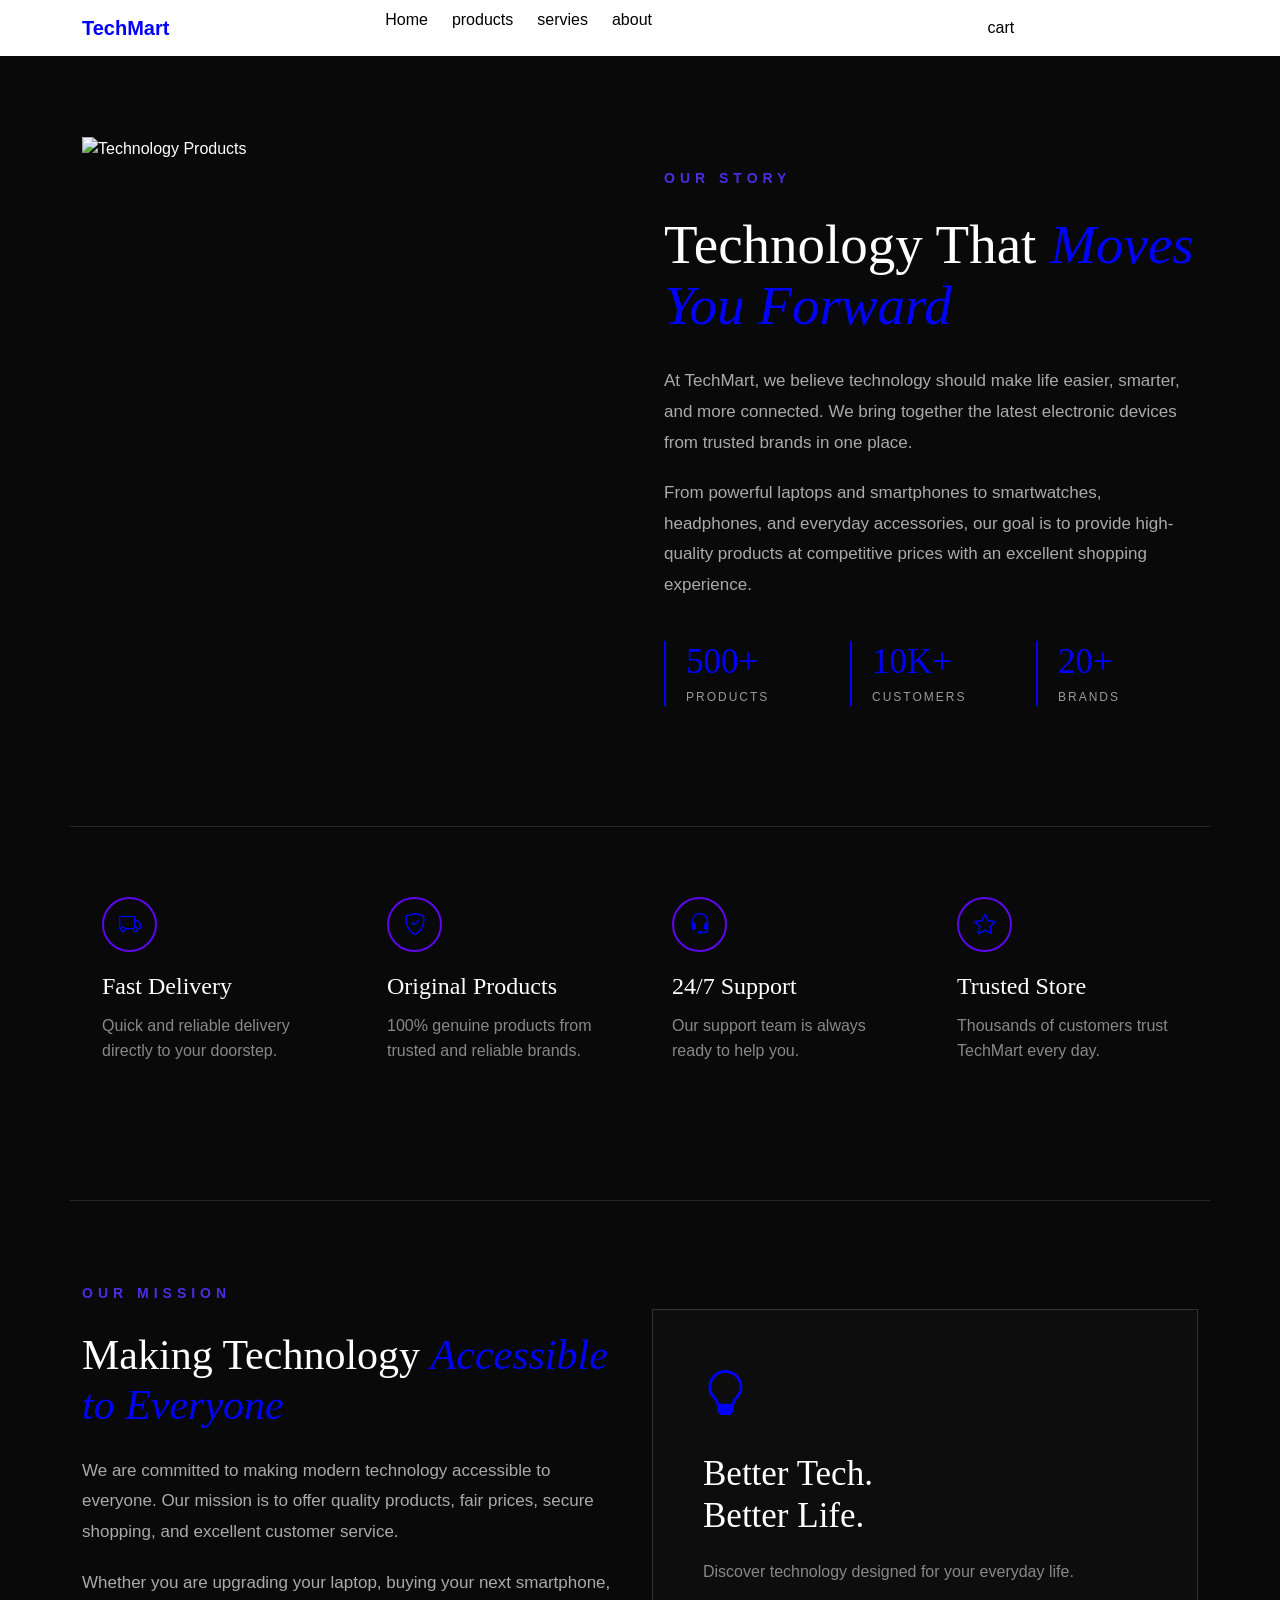
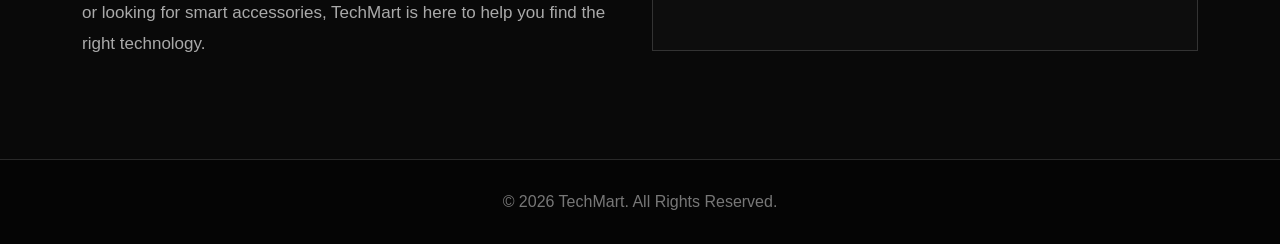
==== html/about.html @ bfbd47d0 "ab" ====
<!DOCTYPE html>
<html lang="en">

<head>
    <meta charset="UTF-8">
    <meta name="viewport" content="width=device-width, initial-scale=1.0">

    <title>About Us - TechMart</title>

    <!-- Bootstrap CSS -->
    <link href="https://cdn.jsdelivr.net/npm/bootstrap@5.3.3/dist/css/bootstrap.min.css"
          rel="stylesheet">

    <!-- Bootstrap Icons -->
    <link rel="stylesheet"
          href="https://cdn.jsdelivr.net/npm/bootstrap-icons@1.11.3/font/bootstrap-icons.min.css">

    <!-- Custom CSS -->
    <link rel="stylesheet" href="../css/about.css">
</head>

<body>
<!-- start navbar -->
<nav class="navbar navbar-expand-lg bg-white  position-sticky top-0 start-0 end-0 shadow-sm ">

<div class="container">
        <a class="navbar-brand d-flex align-items-center" href="#">
TechMart 
</a>
<ul class ="nav-links d-flex align-items-center  mx-auto  gap-4">
     <li class="nav-item">
                       <a class="nav-link active" href="../index.html">Home</a> </li>
                   
                    <a class="nav-link active" href="#product">products</a> </li>
                    <a class="nav-link active" href="#">servies</a> </li>
                  
                    <a class="nav-link active" href="#">about</a> </li>
</ul>
               
<!-- n -->
<a class="nav-link active align-items-center mx-auto d-flex" href="#">cart</a> 
<i class="bi bi-moon-fill theme-toggle"
   id="theme-toggle"
   onclick="theme()"></i>
   <!-- n -->
</div>
</nav>
<!-- end navbar -->
    <!-- ================= ABOUT SECTION ================= -->

    <section id="about" class="about-section">

        <div class="container">

            <!-- Main About -->
            <div class="row align-items-center g-5">

                <!-- Image -->
                <div class="col-lg-6">

                    <div class="about-image">
                        <img src="https://images.unsplash.com/photo-1468495244123-6c6c332eeece"
                             alt="Technology Products"
                             class="img-fluid">
                    </div>

                </div>


                <!-- Content -->
                <div class="col-lg-6">

                    <span class="about-small-title">
                        OUR STORY
                    </span>

                    <h1 class="about-title">
                        Technology That
                        <span>Moves You Forward</span>
                    </h1>

                    <p class="about-text">
                        At TechMart, we believe technology should make life
                        easier, smarter, and more connected. We bring together
                        the latest electronic devices from trusted brands
                        in one place.
                    </p>

                    <p class="about-text">
                        From powerful laptops and smartphones to smartwatches,
                        headphones, and everyday accessories, our goal is to
                        provide high-quality products at competitive prices
                        with an excellent shopping experience.
                    </p>


                    <!-- Statistics -->
                    <div class="row stats">

                        <div class="col-4">
                            <div class="stat-box">
                                <h2>500+</h2>
                                <p>PRODUCTS</p>
                            </div>
                        </div>

                        <div class="col-4">
                            <div class="stat-box">
                                <h2>10K+</h2>
                                <p>CUSTOMERS</p>
                            </div>
                        </div>

                        <div class="col-4">
                            <div class="stat-box">
                                <h2>20+</h2>
                                <p>BRANDS</p>
                            </div>
                        </div>

                    </div>

                </div>

            </div>


            <!-- ================= FEATURES ================= -->

            <div class="row features">

                <!-- Feature 1 -->
                <div class="col-lg-3 col-md-6">

                    <div class="feature-box">

                        <div class="feature-icon">
                            <i class="bi bi-truck"></i>
                        </div>

                        <h4>Fast Delivery</h4>

                        <p>
                            Quick and reliable delivery
                            directly to your doorstep.
                        </p>

                    </div>

                </div>


                <!-- Feature 2 -->
                <div class="col-lg-3 col-md-6">

                    <div class="feature-box">

                        <div class="feature-icon">
                            <i class="bi bi-shield-check"></i>
                        </div>

                        <h4>Original Products</h4>

                        <p>
                            100% genuine products from
                            trusted and reliable brands.
                        </p>

                    </div>

                </div>


                <!-- Feature 3 -->
                <div class="col-lg-3 col-md-6">

                    <div class="feature-box">

                        <div class="feature-icon">
                            <i class="bi bi-headset"></i>
                        </div>

                        <h4>24/7 Support</h4>

                        <p>
                            Our support team is always
                            ready to help you.
                        </p>

                    </div>

                </div>


                <!-- Feature 4 -->
                <div class="col-lg-3 col-md-6">

                    <div class="feature-box">

                        <div class="feature-icon">
                            <i class="bi bi-star"></i>
                        </div>

                        <h4>Trusted Store</h4>

                        <p>
                            Thousands of customers
                            trust TechMart every day.
                        </p>

                    </div>

                </div>

            </div>


            <!-- ================= MISSION ================= -->

            <div class="row mission align-items-center">

                <div class="col-lg-6">

                    <span class="about-small-title">
                        OUR MISSION
                    </span>

                    <h2 class="mission-title">
                        Making Technology
                        <span>Accessible to Everyone</span>
                    </h2>

                    <p class="about-text">
                        We are committed to making modern technology
                        accessible to everyone. Our mission is to offer
                        quality products, fair prices, secure shopping,
                        and excellent customer service.
                    </p>

                    <p class="about-text">
                        Whether you are upgrading your laptop, buying
                        your next smartphone, or looking for smart
                        accessories, TechMart is here to help you
                        find the right technology.
                    </p>

                </div>


                <div class="col-lg-6">

                    <div class="mission-card">

                        <i class="bi bi-lightbulb"></i>

                        <h3>
                            Better Tech.
                            <br>
                            Better Life.
                        </h3>

                        <p>
                            Discover technology designed
                            for your everyday life.
                        </p>

                    </div>

                </div>

            </div>

        </div>

    </section>


    <!-- ================= FOOTER ================= -->

    <footer class="footer">

        <p>
            © 2026 TechMart. All Rights Reserved.
        </p>

    </footer>

</body>

</html>
---- css/about.css ----
/* ================= GENERAL ================= */

body {
    margin: 0;
    font-family: Arial, sans-serif;
    background-color: #090909;
    color: white;
}


/* ================= ABOUT SECTION ================= */

.about-section {
    padding: 80px 0;
    background-color: #090909;
}


/* ================= IMAGE ================= */

.about-image {
    height: 600px;
    overflow: hidden;
}

.about-image img {
    width: 100%;
    height: 100%;
    object-fit: cover;
}


/* ================= SMALL TITLE ================= */

.about-small-title {
    color: #4b2de2;
    font-size: 14px;
    font-weight: bold;
    letter-spacing: 5px;
}


/* ================= MAIN TITLE ================= */

.about-title {
    font-size: 55px;
    line-height: 1.1;
    font-family: Georgia, serif;
    margin-top: 25px;
    margin-bottom: 30px;
}

.about-title span {
    color: blue;
    font-style: italic;
}


/* ================= TEXT ================= */

.about-text {
    color: #aaa;
    font-size: 17px;
    line-height: 1.8;
    margin-bottom: 20px;
}


/* ================= STATISTICS ================= */

.stats {
    margin-top: 40px;
}

.stat-box {
    border-left: 2px solid blue;
    padding-left: 20px;
}

.stat-box h2 {
    color: blue;
    font-family: Georgia, serif;
    font-size: 35px;
    margin-bottom: 5px;
}

.stat-box p {
    color: #999;
    font-size: 12px;
    letter-spacing: 2px;
    margin: 0;
}


/* ================= FEATURES ================= */

.features {
    margin-top: 90px;
    padding-top: 50px;
    border-top: 1px solid #292929;
}

.feature-box {
    padding: 20px;
}

.feature-icon {
    width: 55px;
    height: 55px;
    border: 2px solid #5c07ed;
    border-radius: 50%;

    display: flex;
    align-items: center;
    justify-content: center;

    color: blue;
    font-size: 22px;

    margin-bottom: 20px;
}

.feature-box h4 {
    font-family: Georgia, serif;
    margin-bottom: 12px;
}

.feature-box p {
    color: #888;
    line-height: 1.6;
}


/* ================= MISSION ================= */

.mission {
    margin-top: 100px;
    padding-top: 80px;
    border-top: 1px solid #292929;
}

.mission-title {
    font-family: Georgia, serif;
    font-size: 42px;
    line-height: 1.2;
    margin: 25px 0;
}

.mission-title span {
    color: blue;
    font-style: italic;
}


/* ================= MISSION CARD ================= */

.mission-card {
    min-height: 300px;
    border: 1px solid #333;
    padding: 50px;

    display: flex;
    flex-direction: column;
    justify-content: center;

    background: #0d0d0d;
}

.mission-card i {
    color: blue;
    font-size: 45px;
    margin-bottom: 25px;
}

.mission-card h3 {
    font-family: Georgia, serif;
    font-size: 35px;
}

.mission-card p {
    color: #888;
    margin-top: 15px;
}


/* ================= FOOTER ================= */

.footer {
    padding: 30px;
    text-align: center;
    border-top: 1px solid #292929;
    background-color: #050505;
}

.footer p {
    color: #777;
    margin: 0;
}


/* ================= RESPONSIVE ================= */

@media (max-width: 991px) {

    .about-title {
        font-size: 45px;
    }

    .about-image {
        height: 450px;
    }

    .features {
        margin-top: 60px;
    }

}


@media (max-width: 576px) {

    .about-section {
        padding: 50px 20px;
    }

    .about-title {
        font-size: 38px;
    }

    .mission-title {
        font-size: 32px;
    }

    .about-image {
        height: 350px;
    }

}


/*start navbar  */
.navbar-brand {
    color: blue !important;
    font-weight: bold;
}

.nav-link {
    color: black;
    transition: 0.3s;
}

.nav-link:hover {
    color: blue;
        border-bottom: 2px solid blue;
}
 /* end navbar */
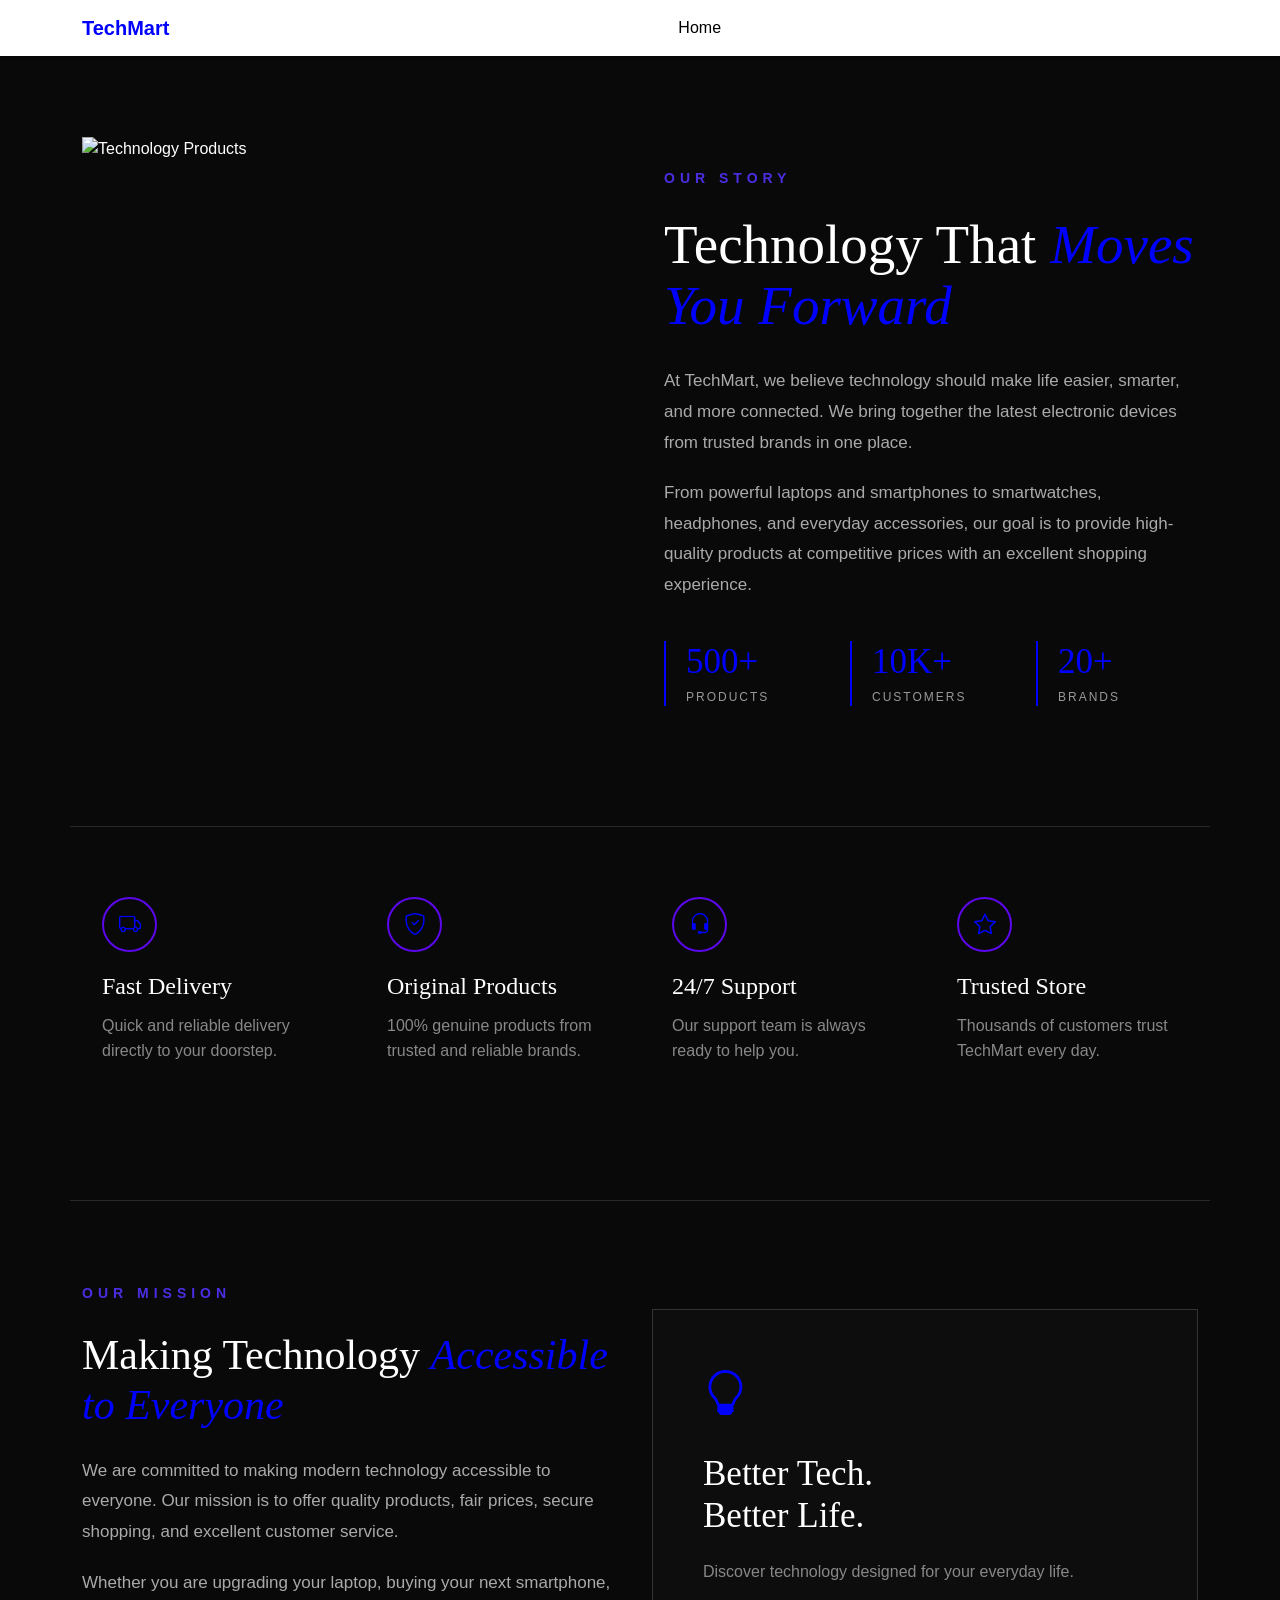
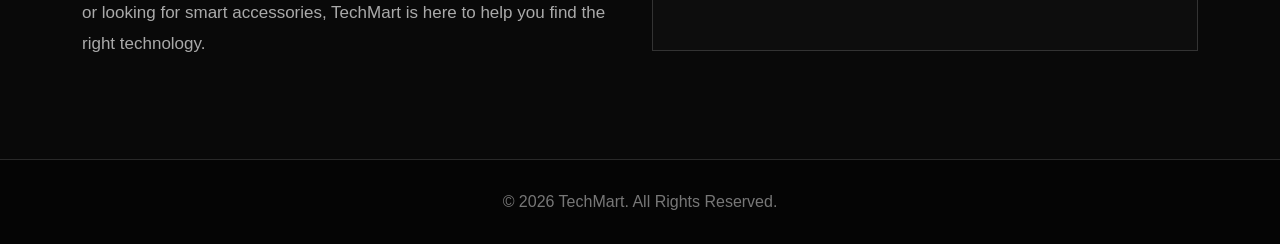
==== commit 223d6611: "a" ====
--- a/html/about.html
+++ b/html/about.html
@@ -23,22 +23,20 @@
 <!-- start navbar -->
 <nav class="navbar navbar-expand-lg bg-white  position-sticky top-0 start-0 end-0 shadow-sm ">
 
-<div class="container">
-        <a class="navbar-brand d-flex align-items-center" href="#">
-TechMart 
-</a>
-<ul class ="nav-links d-flex align-items-center  mx-auto  gap-4">
-     <li class="nav-item">
-                       <a class="nav-link active" href="../index.html">Home</a> </li>
-                   
-                    <a class="nav-link active" href="#product">products</a> </li>
-                    <a class="nav-link active" href="#">servies</a> </li>
-                  
-                    <a class="nav-link active" href="#">about</a> </li>
-</ul>
-               
+<div class="container d-flex align-items-center">
+     <a class="navbar-brand d-flex align-items-center" href="../index.html">
+        TechMart
+    </a>
+
+    <!-- Links -->
+    <ul class="nav-links d-flex align-items-center mx-auto gap-4 mb-0">
+        <li class="nav-item">
+            <a class="nav-link active" href="../index.html">
+                Home
+            </a>
+        </li>
+    </ul>       
 <!-- n -->
-<a class="nav-link active align-items-center mx-auto d-flex" href="#">cart</a> 
 <i class="bi bi-moon-fill theme-toggle"
    id="theme-toggle"
    onclick="theme()"></i>
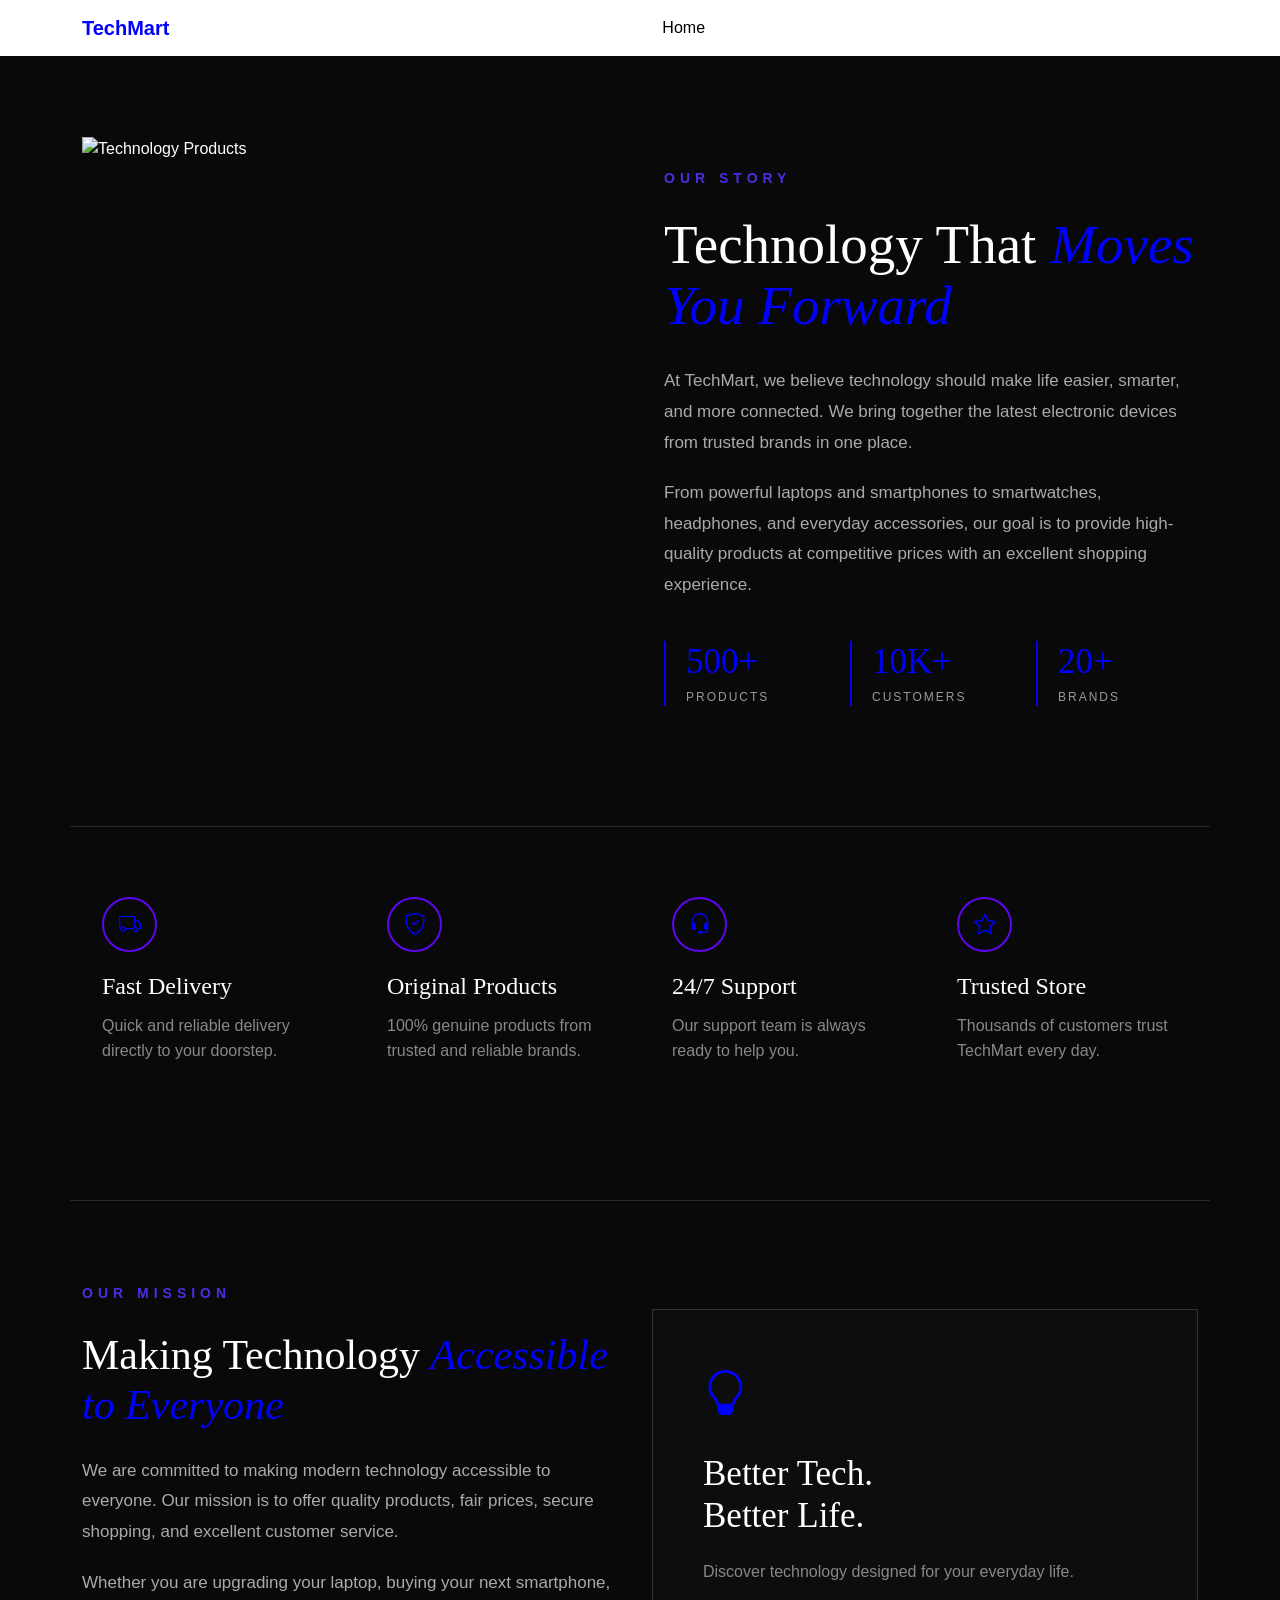
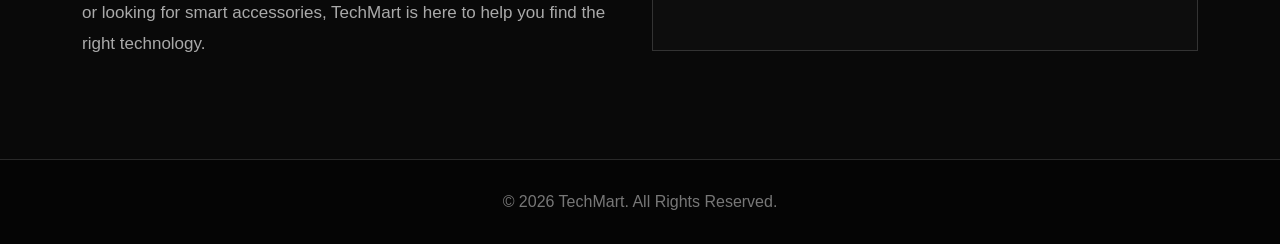
==== commit b17497b3: "1" ====
--- a/html/about.html
+++ b/html/about.html
@@ -20,30 +20,65 @@
 </head>
 
 <body>
-<!-- start navbar -->
-<nav class="navbar navbar-expand-lg bg-white  position-sticky top-0 start-0 end-0 shadow-sm ">
-
-<div class="container d-flex align-items-center">
-     <a class="navbar-brand d-flex align-items-center" href="../index.html">
-        TechMart
-    </a>
-
-    <!-- Links -->
-    <ul class="nav-links d-flex align-items-center mx-auto gap-4 mb-0">
-        <li class="nav-item">
-            <a class="nav-link active" href="../index.html">
-                Home
-            </a>
-        </li>
-    </ul>       
-<!-- n -->
-<i class="bi bi-moon-fill theme-toggle"
-   id="theme-toggle"
-   onclick="theme()"></i>
-   <!-- n -->
-</div>
+<!-- ================= NAVBAR ================= -->
+
+<nav class="navbar navbar-expand-lg bg-white position-sticky top-0 shadow-sm">
+
+    <div class="container">
+
+        <!-- Logo -->
+        <a class="navbar-brand"
+           href="../index.html">
+            TechMart
+        </a>
+
+
+        <!-- 3 Bars Button -->
+        <button class="navbar-toggler"
+                type="button"
+                data-bs-toggle="collapse"
+                data-bs-target="#navbarNav"
+                aria-controls="navbarNav"
+                aria-expanded="false"
+                aria-label="Toggle navigation">
+
+            <span class="navbar-toggler-icon"></span>
+
+        </button>
+
+
+        <!-- Navbar Links -->
+        <div class="collapse navbar-collapse"
+             id="navbarNav">
+
+            <ul class="navbar-nav mx-auto gap-lg-4">
+
+                <li class="nav-item">
+
+                    <a class="nav-link active"
+                       href="../index.html">
+
+                        Home
+
+                    </a>
+
+                </li>
+
+            </ul>
+
+
+            <!-- Dark Mode -->
+            <i class="bi bi-moon-fill theme-toggle"
+               id="theme-toggle"
+               onclick="theme()">
+            </i>
+
+        </div>
+
+    </div>
+
 </nav>
-<!-- end navbar -->
+
     <!-- ================= ABOUT SECTION ================= -->
 
     <section id="about" class="about-section">
